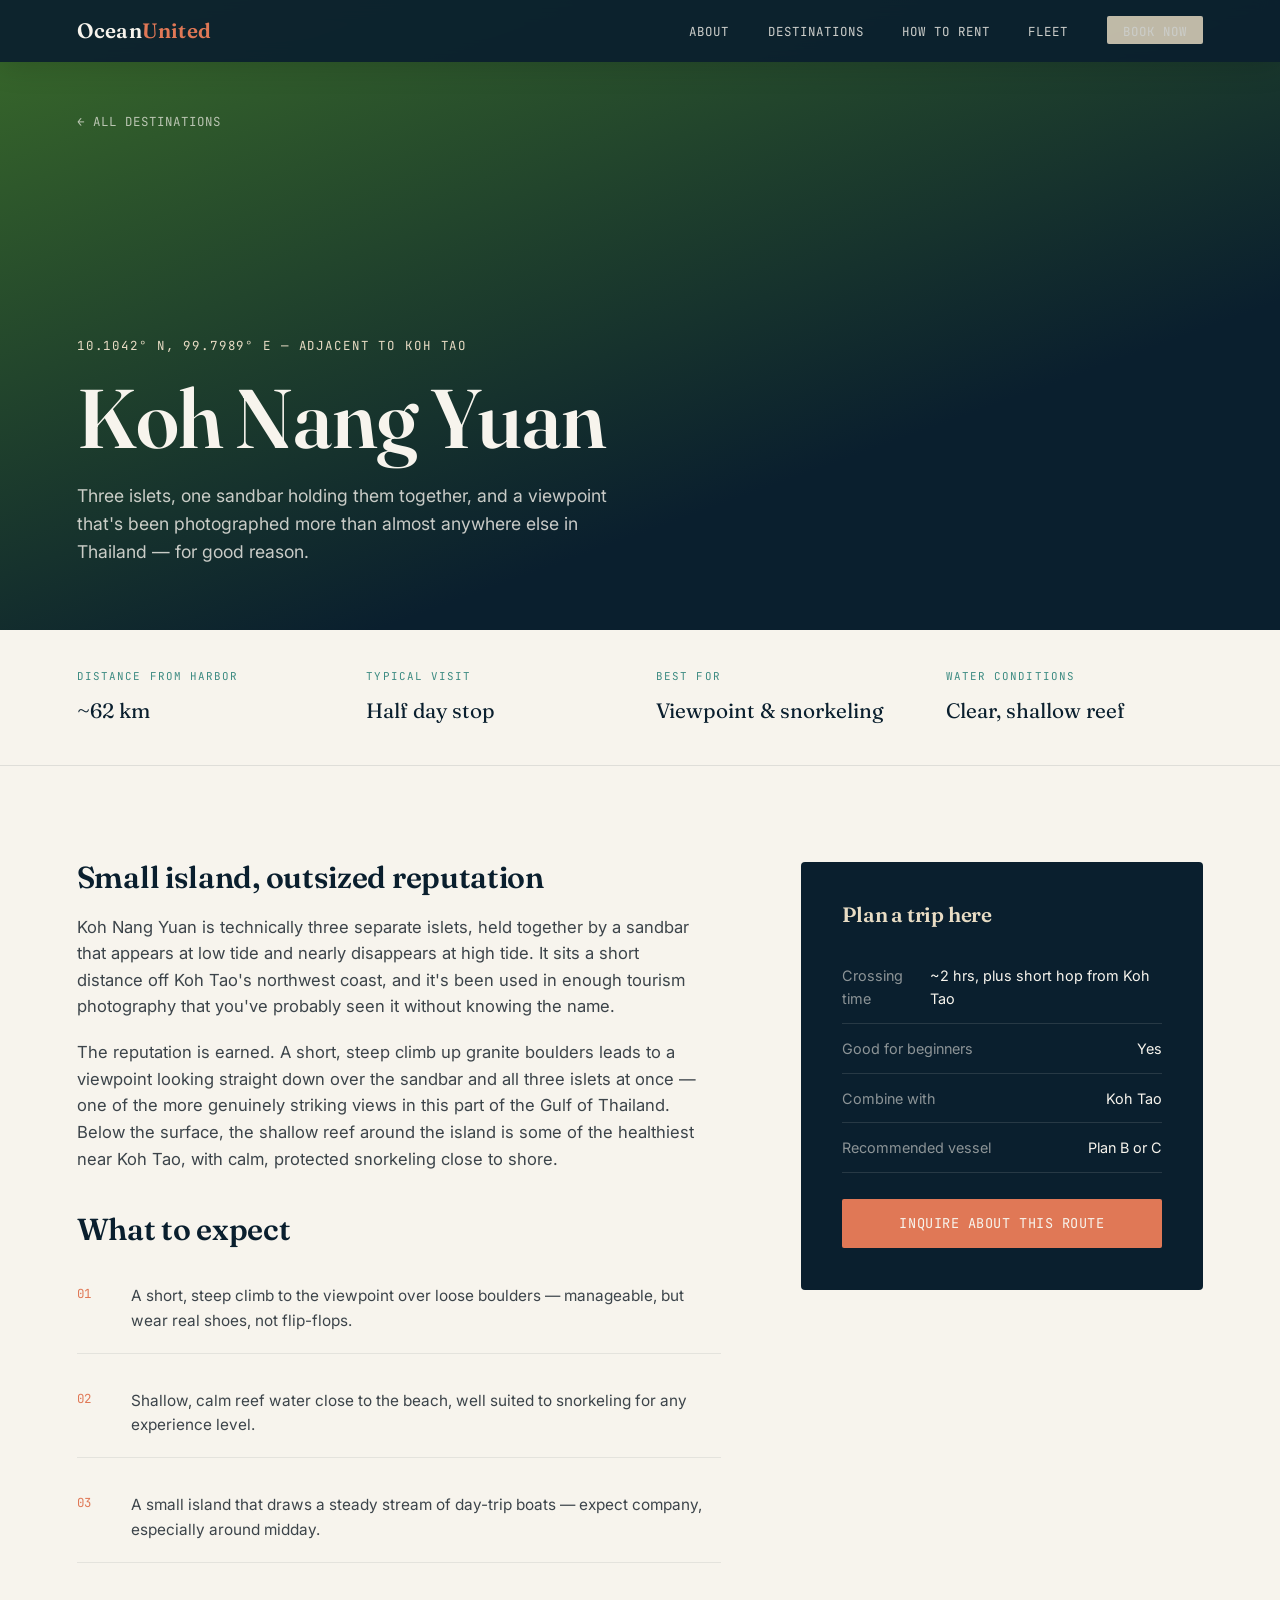
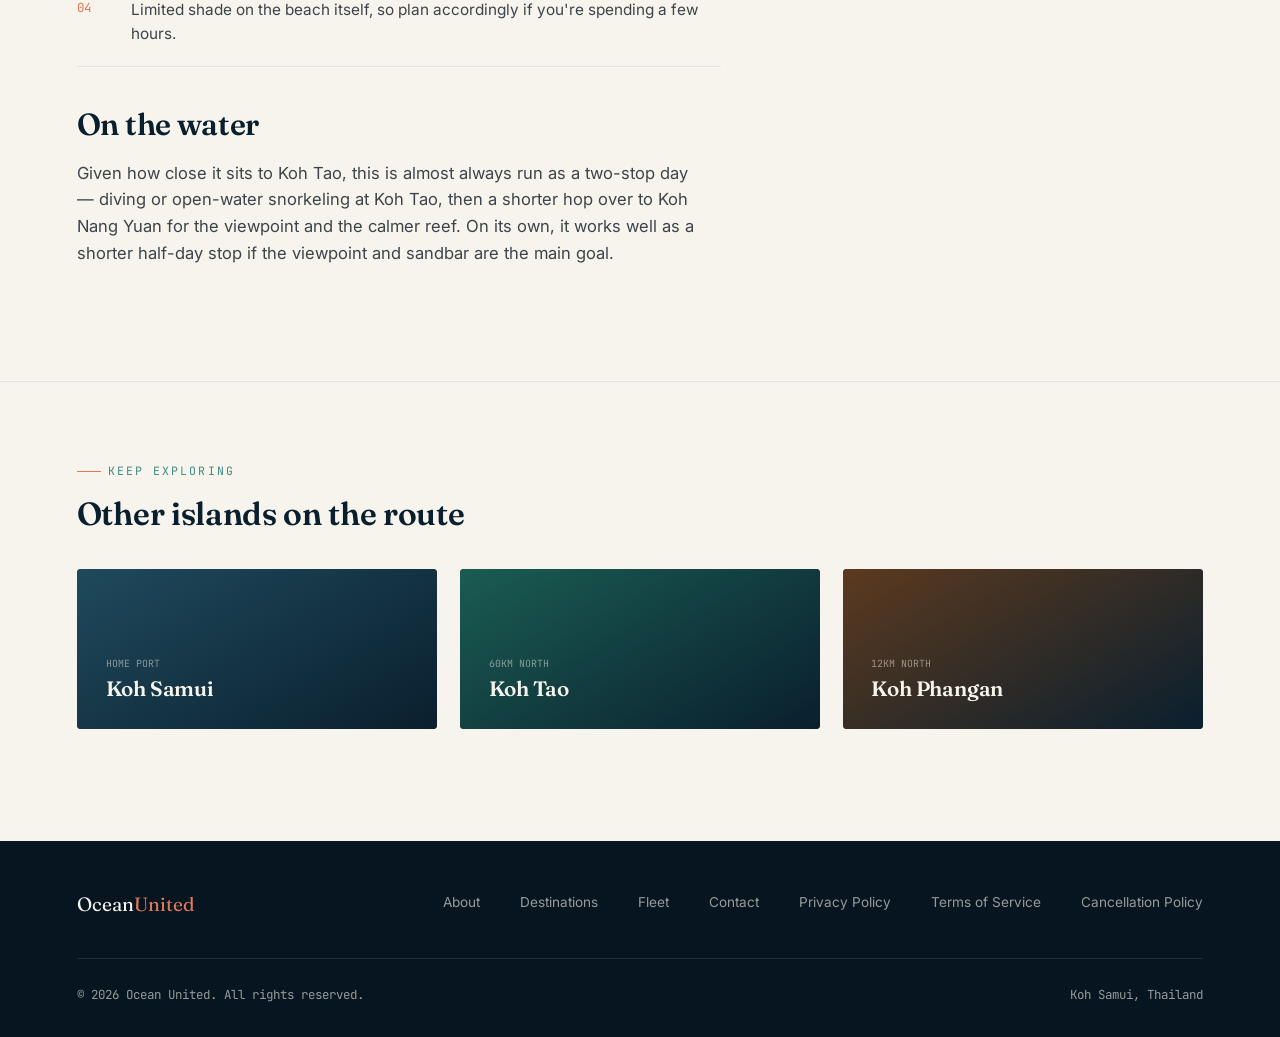
==== islands/koh-nang-yuan.html @ b19eb031 "first commit" ====
<!doctype html>
<html lang="en">
<head>
<meta charset="UTF-8">
<meta name="viewport" content="width=device-width, initial-scale=1.0">
<title>Koh Nang Yuan — Ocean United</title>
<meta name="description" content="Koh Nang Yuan, three islets joined by a sandbar near Koh Tao. What to expect on an Ocean United catamaran charter to the island.">
<link rel="preconnect" href="https://fonts.googleapis.com">
<link rel="preconnect" href="https://fonts.gstatic.com" crossorigin>
<link href="https://fonts.googleapis.com/css2?family=Fraunces:ital,wght@0,500;0,600;1,500&family=Inter:wght@400;500;600&family=JetBrains+Mono:wght@400;500&display=swap" rel="stylesheet">
<link rel="stylesheet" href="../assets/style.css">
<link rel="stylesheet" href="../assets/island.css">
</head>
<body>

<nav class="nav scrolled" id="nav">
  <a href="../index.html#top" class="nav-logo">Ocean<span>United</span></a>
  <button class="nav-toggle" id="navToggle" aria-label="Toggle menu" aria-expanded="false">
    <span></span><span></span><span></span>
  </button>
  <ul class="nav-links" id="navLinks">
    <li><a href="../index.html#about">About</a></li>
    <li><a href="../index.html#destinations">Destinations</a></li>
    <li><a href="../index.html#rent">How to Rent</a></li>
    <li><a href="../index.html#fleet">Fleet</a></li>
    <li><a href="../index.html#contact" class="nav-cta">Book Now</a></li>
  </ul>
</nav>

<header class="island-hero" style="--hero-grad: linear-gradient(160deg, #3a6b2a 0%, #0A1F2E 70%);">
  <div class="island-hero-bg"></div>
  <a href="../index.html#destinations" class="island-back">&larr; All Destinations</a>
  <div class="wrap">
    <div class="island-hero-coords">10.1042° N, 99.7989° E — Adjacent to Koh Tao</div>
    <h1>Koh Nang Yuan</h1>
    <p class="tag">Three islets, one sandbar holding them together, and a viewpoint that's been photographed more than almost anywhere else in Thailand — for good reason.</p>
  </div>
</header>

<div class="island-meta">
  <div class="wrap meta-row">
    <div class="meta-item"><div class="label">Distance from Harbor</div><div class="value">~62 km</div></div>
    <div class="meta-item"><div class="label">Typical Visit</div><div class="value">Half day stop</div></div>
    <div class="meta-item"><div class="label">Best For</div><div class="value">Viewpoint & snorkeling</div></div>
    <div class="meta-item"><div class="label">Water Conditions</div><div class="value">Clear, shallow reef</div></div>
  </div>
</div>

<section class="island-body">
  <div class="wrap island-body-grid">
    <div class="island-copy">
      <h2>Small island, outsized reputation</h2>
      <p>Koh Nang Yuan is technically three separate islets, held together by a sandbar that appears at low tide and nearly disappears at high tide. It sits a short distance off Koh Tao's northwest coast, and it's been used in enough tourism photography that you've probably seen it without knowing the name.</p>
      <p>The reputation is earned. A short, steep climb up granite boulders leads to a viewpoint looking straight down over the sandbar and all three islets at once — one of the more genuinely striking views in this part of the Gulf of Thailand. Below the surface, the shallow reef around the island is some of the healthiest near Koh Tao, with calm, protected snorkeling close to shore.</p>

      <h2>What to expect</h2>
      <div class="island-expect">
        <div class="expect-item"><span class="ix">01</span><p>A short, steep climb to the viewpoint over loose boulders — manageable, but wear real shoes, not flip-flops.</p></div>
        <div class="expect-item"><span class="ix">02</span><p>Shallow, calm reef water close to the beach, well suited to snorkeling for any experience level.</p></div>
        <div class="expect-item"><span class="ix">03</span><p>A small island that draws a steady stream of day-trip boats — expect company, especially around midday.</p></div>
        <div class="expect-item"><span class="ix">04</span><p>Limited shade on the beach itself, so plan accordingly if you're spending a few hours.</p></div>
      </div>

      <h2>On the water</h2>
      <p>Given how close it sits to Koh Tao, this is almost always run as a two-stop day — diving or open-water snorkeling at Koh Tao, then a shorter hop over to Koh Nang Yuan for the viewpoint and the calmer reef. On its own, it works well as a shorter half-day stop if the viewpoint and sandbar are the main goal.</p>
    </div>

    <aside class="island-sidebar">
      <h3>Plan a trip here</h3>
      <div class="sidebar-fact"><span>Crossing time</span><span>~2 hrs, plus short hop from Koh Tao</span></div>
      <div class="sidebar-fact"><span>Good for beginners</span><span>Yes</span></div>
      <div class="sidebar-fact"><span>Combine with</span><span>Koh Tao</span></div>
      <div class="sidebar-fact"><span>Recommended vessel</span><span>Plan B or C</span></div>
      <a href="../index.html#contact" class="btn btn-primary">Inquire About This Route</a>
    </aside>
  </div>
</section>

<section class="island-other">
  <div class="wrap">
    <div class="eyebrow">Keep Exploring</div>
    <h2 style="margin-top:1rem;font-size:2rem;color:var(--navy);">Other islands on the route</h2>
    <div class="island-other-grid">
      <a href="koh-samui.html" class="mini-card" style="--mini-grad: linear-gradient(150deg, #1f4a5c, #0A1F2E);">
        <div class="coords">HOME PORT</div>
        <h4>Koh Samui</h4>
      </a>
      <a href="koh-tao.html" class="mini-card" style="--mini-grad: linear-gradient(150deg, #1a5c52, #0A1F2E);">
        <div class="coords">60KM NORTH</div>
        <h4>Koh Tao</h4>
      </a>
      <a href="koh-phangan.html" class="mini-card" style="--mini-grad: linear-gradient(150deg, #5c3a1f, #0A1F2E);">
        <div class="coords">12KM NORTH</div>
        <h4>Koh Phangan</h4>
      </a>
    </div>
  </div>
</section>

<footer>
  <div class="wrap">
    <div class="footer-top">
      <a href="../index.html#top" class="footer-logo">Ocean<span>United</span></a>
      <ul class="footer-links">
        <li><a href="../index.html#about">About</a></li>
        <li><a href="../index.html#destinations">Destinations</a></li>
        <li><a href="../index.html#fleet">Fleet</a></li>
        <li><a href="../index.html#contact">Contact</a></li>
        <li><a href="../privacy-policy.html">Privacy Policy</a></li>
        <li><a href="../terms.html">Terms of Service</a></li>
        <li><a href="../cancellation-policy.html">Cancellation Policy</a></li>
      </ul>
    </div>
    <div class="footer-bottom">
      <span>© 2026 Ocean United. All rights reserved.</span>
      <span>Koh Samui, Thailand</span>
    </div>
  </div>
</footer>

<script>
  const toggle = document.getElementById('navToggle');
  const links = document.getElementById('navLinks');
  toggle.addEventListener('click', () => {
    const isOpen = links.classList.toggle('open');
    toggle.classList.toggle('open', isOpen);
    toggle.setAttribute('aria-expanded', isOpen);
  });
</script>

</body>
</html>
---- assets/style.css ----
/* ============================================
   OCEAN UNITED — Design Tokens
   ============================================ */
:root{
  --navy:        #0A1F2E;
  --navy-deep:   #061520;
  --sand:        #E8DCC4;
  --coral:       #E07856;
  --teal:        #3D8B82;
  --off-white:   #F7F4ED;
  --ink:         #15191B;

  --font-display: 'Fraunces', Georgia, serif;
  --font-body:    'Inter', -apple-system, BlinkMacSystemFont, sans-serif;
  --font-mono:    'JetBrains Mono', 'Courier New', monospace;

  --max-w: 1280px;
}

*{margin:0;padding:0;box-sizing:border-box;}

html{scroll-behavior:smooth;}

@media (prefers-reduced-motion: reduce){
  html{scroll-behavior:auto;}
  *{animation-duration:0.01ms !important; animation-iteration-count:1 !important; transition-duration:0.01ms !important;}
}

body{
  font-family:var(--font-body);
  background:var(--off-white);
  color:var(--ink);
  line-height:1.6;
  -webkit-font-smoothing:antialiased;
}

img{max-width:100%;display:block;}
a{color:inherit;text-decoration:none;}
ul{list-style:none;}

h1,h2,h3,h4{font-family:var(--font-display);font-weight:600;line-height:1.05;letter-spacing:-0.01em;}

.eyebrow{
  font-family:var(--font-mono);
  font-size:0.72rem;
  letter-spacing:0.18em;
  text-transform:uppercase;
  color:var(--teal);
  display:flex;
  align-items:center;
  gap:0.6em;
}
.eyebrow::before{
  content:"";
  width:24px;
  height:1px;
  background:var(--coral);
  display:inline-block;
}

.wrap{
  max-width:var(--max-w);
  margin:0 auto;
  padding:0 6vw;
}

.btn{
  display:inline-flex;
  align-items:center;
  gap:0.6em;
  font-family:var(--font-mono);
  font-size:0.85rem;
  letter-spacing:0.04em;
  text-transform:uppercase;
  padding:0.95em 1.8em;
  border-radius:2px;
  border:1px solid transparent;
  cursor:pointer;
  transition:transform 0.25s ease, background 0.25s ease, color 0.25s ease, border-color .25s ease;
}
.btn-primary{
  background:var(--coral);
  color:var(--off-white);
}
.btn-primary:hover{transform:translateY(-2px);background:#c96545;}
.btn-ghost{
  background:transparent;
  border-color:rgba(247,244,237,0.4);
  color:var(--off-white);
}
.btn-ghost:hover{border-color:var(--off-white);transform:translateY(-2px);}
.btn-dark{
  background:var(--navy);
  color:var(--off-white);
}
.btn-dark:hover{background:var(--navy-deep);transform:translateY(-2px);}

:focus-visible{
  outline:2px solid var(--coral);
  outline-offset:3px;
}

/* ============== NAV ============== */
.nav{
  position:fixed;
  top:0;left:0;right:0;
  z-index:100;
  padding:1.4rem 6vw;
  display:flex;
  align-items:center;
  justify-content:space-between;
  transition:background 0.4s ease, padding 0.4s ease, box-shadow .4s ease;
}
.nav.scrolled{
  background:rgba(10,31,46,0.92);
  backdrop-filter:blur(10px);
  padding:0.9rem 6vw;
  box-shadow:0 4px 30px rgba(0,0,0,0.15);
}
.nav-logo{
  font-family:var(--font-display);
  font-size:1.3rem;
  color:var(--off-white);
  letter-spacing:0.01em;
  font-weight:600;
}
.nav-logo span{color:var(--coral);}
.nav-links{
  display:flex;
  gap:2.4rem;
  align-items:center;
}
.nav-links a{
  font-family:var(--font-mono);
  font-size:0.78rem;
  letter-spacing:0.08em;
  text-transform:uppercase;
  color:var(--off-white);
  opacity:0.82;
  position:relative;
  padding-bottom:4px;
}
.nav-links a::after{
  content:"";
  position:absolute;
  left:0;bottom:0;
  width:0;height:1px;
  background:var(--coral);
  transition:width 0.3s ease;
}
.nav-links a:hover{opacity:1;}
.nav-links a:hover::after{width:100%;}
.nav-cta{
  font-family:var(--font-mono);
  font-size:0.78rem;
  letter-spacing:0.08em;
  text-transform:uppercase;
  color:var(--navy);
  background:var(--sand);
  padding:0.6em 1.3em;
  border-radius:2px;
  transition:background .25s ease, transform .25s ease;
}
.nav-cta:hover{background:var(--off-white);transform:translateY(-1px);}
.nav-toggle{display:none;}

/* ============== HERO ============== */
.hero{
  position:relative;
  min-height:100svh;
  display:flex;
  flex-direction:column;
  justify-content:flex-end;
  background:linear-gradient(180deg, rgba(6,21,32,0.35) 0%, rgba(6,21,32,0.55) 55%, var(--navy-deep) 100%),
             url('data:image/svg+xml,<svg xmlns="http://www.w3.org/2000/svg" width="1600" height="1000"><defs><linearGradient id="g" x1="0" y1="0" x2="0" y2="1"><stop offset="0%" stop-color="%23274a5c"/><stop offset="55%" stop-color="%231a3849"/><stop offset="100%" stop-color="%230A1F2E"/></linearGradient></defs><rect width="1600" height="1000" fill="url(%23g)"/></svg>');
  background-size:cover;
  background-position:center;
  color:var(--off-white);
  overflow:hidden;
}
.hero-media-note{
  position:absolute;
  inset:0;
  display:flex;
  align-items:center;
  justify-content:center;
  z-index:0;
}
.hero-media-note span{
  font-family:var(--font-mono);
  font-size:0.7rem;
  letter-spacing:0.15em;
  text-transform:uppercase;
  color:rgba(247,244,237,0.18);
}
.hero-horizon{
  position:absolute;
  left:0;right:0;
  bottom:38%;
  height:1px;
  background:linear-gradient(90deg, transparent, rgba(247,244,237,0.35), transparent);
  z-index:1;
}
.hero-content{
  position:relative;
  z-index:2;
  padding:0 6vw 5rem;
  max-width:var(--max-w);
  margin:0 auto;
  width:100%;
}
.hero-eyebrow{
  font-family:var(--font-mono);
  font-size:0.78rem;
  letter-spacing:0.2em;
  text-transform:uppercase;
  color:var(--sand);
  margin-bottom:1.4rem;
  opacity:0;
  animation:riseIn 0.9s ease 0.2s forwards;
}
.hero h1{
  font-size:clamp(3rem, 8vw, 6.4rem);
  color:var(--off-white);
  margin-bottom:1.6rem;
  max-width:18ch;
  opacity:0;
  animation:riseIn 1s ease 0.4s forwards;
}
.hero h1 em{
  font-style:italic;
  color:var(--coral);
}
.hero-sub{
  font-size:1.15rem;
  max-width:46ch;
  color:rgba(247,244,237,0.82);
  margin-bottom:2.6rem;
  opacity:0;
  animation:riseIn 1s ease 0.6s forwards;
}
.hero-actions{
  display:flex;
  gap:1rem;
  flex-wrap:wrap;
  opacity:0;
  animation:riseIn 1s ease 0.8s forwards;
}
.hero-coords{
  position:absolute;
  bottom:2.2rem;
  right:6vw;
  z-index:2;
  font-family:var(--font-mono);
  font-size:0.72rem;
  letter-spacing:0.08em;
  color:rgba(247,244,237,0.5);
  text-align:right;
  display:none;
}
@keyframes riseIn{
  from{opacity:0;transform:translateY(18px);}
  to{opacity:1;transform:translateY(0);}
}

/* ============== SECTION SCAFFOLDING ============== */
section{padding:8rem 0;}
.section-head{
  max-width:640px;
  margin-bottom:4rem;
}
.section-head h2{
  font-size:clamp(2.2rem, 4vw, 3.2rem);
  margin-top:1rem;
  color:var(--navy);
}
.section-head p{
  margin-top:1.2rem;
  font-size:1.05rem;
  color:#4a5258;
  max-width:54ch;
}
.dark{background:var(--navy);color:var(--off-white);}
.dark .section-head h2{color:var(--off-white);}
.dark .section-head p{color:rgba(247,244,237,0.7);}

/* ============== ABOUT ============== */
.about{background:var(--off-white);}
.about-grid{
  display:grid;
  grid-template-columns:1fr 1fr;
  gap:5rem;
  align-items:start;
}
.about-body p{
  font-size:1.05rem;
  color:#3c444a;
  margin-bottom:1.3rem;
  max-width:50ch;
}
.about-stats{
  display:grid;
  grid-template-columns:1fr 1fr;
  gap:2.4rem;
  border-top:1px solid rgba(10,31,46,0.12);
  padding-top:2.4rem;
}
.about-stat .num{
  font-family:var(--font-display);
  font-size:2.6rem;
  color:var(--coral);
  font-weight:600;
}
.about-stat .label{
  font-family:var(--font-mono);
  font-size:0.72rem;
  letter-spacing:0.1em;
  text-transform:uppercase;
  color:#6b7378;
  margin-top:0.3rem;
}
.about-panel{
  background:var(--navy);
  color:var(--off-white);
  padding:3rem;
  border-radius:4px;
  position:relative;
}
.about-panel::before{
  content:"";
  position:absolute;
  top:0;left:0;
  width:100%;
  height:3px;
  background:linear-gradient(90deg, var(--coral), var(--teal));
}
.about-panel h3{
  font-size:1.5rem;
  margin-bottom:1.4rem;
  color:var(--sand);
}
.about-list{display:flex;flex-direction:column;gap:1.3rem;}
.about-list li{
  display:flex;
  gap:1rem;
  font-size:0.95rem;
  color:rgba(247,244,237,0.85);
  align-items:flex-start;
}
.about-list li::before{
  content:"";
  min-width:6px;height:6px;
  border-radius:50%;
  background:var(--coral);
  margin-top:0.5em;
}

/* ============== DESTINATIONS ============== */
.destinations{background:var(--off-white);}
.island-grid{
  display:grid;
  grid-template-columns:repeat(2, 1fr);
  gap:1.5rem;
}
.island-card{
  position:relative;
  background:var(--navy);
  border-radius:4px;
  overflow:hidden;
  min-height:380px;
  display:flex;
  flex-direction:column;
  justify-content:flex-end;
  padding:2.2rem;
  isolation:isolate;
  transition:transform 0.4s ease;
}
.island-card:hover{transform:translateY(-6px);}
.island-card::before{
  content:"";
  position:absolute;inset:0;
  background:var(--island-grad, linear-gradient(150deg,#1a3849,#0A1F2E));
  z-index:-2;
}
.island-card::after{
  content:"";
  position:absolute;inset:0;
  background:linear-gradient(180deg, rgba(6,21,32,0) 30%, rgba(6,21,32,0.88) 100%);
  z-index:-1;
}
.island-card .coords{
  font-family:var(--font-mono);
  font-size:0.68rem;
  letter-spacing:0.08em;
  color:rgba(247,244,237,0.55);
  margin-bottom:0.8rem;
}
.island-card h3{
  font-size:1.9rem;
  color:var(--off-white);
  margin-bottom:0.5rem;
}
.island-card p{
  font-size:0.92rem;
  color:rgba(247,244,237,0.75);
  margin-bottom:1.2rem;
  max-width:34ch;
}
.island-card .go{
  font-family:var(--font-mono);
  font-size:0.72rem;
  letter-spacing:0.1em;
  text-transform:uppercase;
  color:var(--coral);
  display:inline-flex;
  align-items:center;
  gap:0.5em;
}
.island-card .go svg{transition:transform 0.3s ease;}
.island-card:hover .go svg{transform:translateX(4px);}

/* ============== HOW TO RENT ============== */
.process{background:var(--navy);color:var(--off-white);}
.process-rail{
  display:grid;
  grid-template-columns:repeat(3, 1fr);
  gap:0;
  position:relative;
  margin-top:1rem;
}
.process-rail::before{
  content:"";
  position:absolute;
  top:2.1rem;
  left:8%;right:8%;
  height:1px;
  background:repeating-linear-gradient(90deg, rgba(247,244,237,0.25) 0 8px, transparent 8px 16px);
}
.process-step{
  position:relative;
  padding-right:2rem;
}
.process-mark{
  width:1.1rem;height:1.1rem;
  border-radius:50%;
  background:var(--navy);
  border:2px solid var(--coral);
  margin-bottom:1.6rem;
  position:relative;
  z-index:1;
}
.process-step h4{
  font-size:1.3rem;
  color:var(--sand);
  margin-bottom:0.8rem;
}
.process-step p{
  font-size:0.95rem;
  color:rgba(247,244,237,0.7);
  max-width:32ch;
}
.process-tag{
  font-family:var(--font-mono);
  font-size:0.68rem;
  letter-spacing:0.1em;
  text-transform:uppercase;
  color:var(--teal);
  margin-bottom:0.6rem;
  display:block;
}

/* ============== FLEET / PLANS ============== */
.fleet{background:var(--off-white);}
.fleet-grid{
  display:grid;
  grid-template-columns:repeat(3, 1fr);
  gap:1.5rem;
}
.plan-card{
  border:1px solid rgba(10,31,46,0.14);
  border-radius:4px;
  padding:2.4rem 2rem;
  display:flex;
  flex-direction:column;
  position:relative;
  background:var(--off-white);
  transition:border-color 0.3s ease, box-shadow 0.3s ease;
}
.plan-card:hover{
  border-color:var(--coral);
  box-shadow:0 18px 40px rgba(10,31,46,0.08);
}
.plan-card.featured{
  background:var(--navy);
  color:var(--off-white);
  border-color:var(--navy);
}
.plan-id{
  font-family:var(--font-mono);
  font-size:0.7rem;
  letter-spacing:0.12em;
  text-transform:uppercase;
  color:var(--coral);
  margin-bottom:1.2rem;
}
.plan-card.featured .plan-id{color:var(--sand);}
.plan-card h3{
  font-size:2rem;
  margin-bottom:0.4rem;
}
.plan-tagline{
  font-size:0.9rem;
  color:#6b7378;
  margin-bottom:1.8rem;
}
.plan-card.featured .plan-tagline{color:rgba(247,244,237,0.65);}
.plan-specs{
  display:flex;
  flex-direction:column;
  gap:0.9rem;
  margin-bottom:2rem;
  padding-bottom:2rem;
  border-bottom:1px solid rgba(10,31,46,0.1);
  flex-grow:1;
}
.plan-card.featured .plan-specs{border-color:rgba(247,244,237,0.18);}
.plan-specs li{
  display:flex;
  justify-content:space-between;
  font-size:0.88rem;
  color:#3c444a;
}
.plan-card.featured .plan-specs li{color:rgba(247,244,237,0.85);}
.plan-specs li span:first-child{color:#6b7378;}
.plan-card.featured .plan-specs li span:first-child{color:rgba(247,244,237,0.5);}
.plan-price{
  font-family:var(--font-mono);
  font-size:0.78rem;
  letter-spacing:0.04em;
  color:#6b7378;
  margin-bottom:1.4rem;
}
.plan-card.featured .plan-price{color:rgba(247,244,237,0.6);}
.plan-price strong{
  font-family:var(--font-display);
  font-size:1.6rem;
  color:var(--navy);
  display:block;
  margin-bottom:0.2rem;
}
.plan-card.featured .plan-price strong{color:var(--off-white);}

/* ============== CONTACT ============== */
.contact{background:var(--navy);color:var(--off-white);}
.contact-grid{
  display:grid;
  grid-template-columns:1fr 1fr;
  gap:5rem;
}
.contact-form{display:flex;flex-direction:column;gap:1.2rem;}
.field{display:flex;flex-direction:column;gap:0.5rem;}
.field label{
  font-family:var(--font-mono);
  font-size:0.7rem;
  letter-spacing:0.1em;
  text-transform:uppercase;
  color:rgba(247,244,237,0.6);
}
.field input, .field textarea, .field select{
  background:rgba(247,244,237,0.06);
  border:1px solid rgba(247,244,237,0.2);
  border-radius:2px;
  padding:0.9em 1em;
  color:var(--off-white);
  font-family:var(--font-body);
  font-size:0.95rem;
}
.field input:focus, .field textarea:focus, .field select:focus{
  outline:none;
  border-color:var(--coral);
  background:rgba(247,244,237,0.1);
}
.field textarea{resize:vertical;min-height:110px;}
.contact-info{display:flex;flex-direction:column;gap:2.2rem;}
.contact-block .label{
  font-family:var(--font-mono);
  font-size:0.7rem;
  letter-spacing:0.1em;
  text-transform:uppercase;
  color:var(--teal);
  margin-bottom:0.6rem;
}
.contact-block .value{
  font-size:1.15rem;
  color:var(--off-white);
}
.contact-block .sub{
  font-size:0.88rem;
  color:rgba(247,244,237,0.55);
  margin-top:0.3rem;
}

/* ============== FOOTER ============== */
footer{
  background:var(--navy-deep);
  color:rgba(247,244,237,0.6);
  padding:3rem 0 2rem;
}
.footer-top{
  display:flex;
  justify-content:space-between;
  align-items:flex-start;
  padding-bottom:2.4rem;
  border-bottom:1px solid rgba(247,244,237,0.1);
  flex-wrap:wrap;
  gap:2rem;
}
.footer-logo{
  font-family:var(--font-display);
  font-size:1.2rem;
  color:var(--off-white);
}
.footer-logo span{color:var(--coral);}
.footer-links{
  display:flex;
  gap:2.5rem;
  flex-wrap:wrap;
}
.footer-links a{
  font-size:0.85rem;
  color:rgba(247,244,237,0.6);
  transition:color .25s ease;
}
.footer-links a:hover{color:var(--off-white);}
.footer-bottom{
  display:flex;
  justify-content:space-between;
  padding-top:1.6rem;
  font-size:0.78rem;
  font-family:var(--font-mono);
  flex-wrap:wrap;
  gap:1rem;
}

/* ============== RESPONSIVE ============== */
@media (min-width: 900px){
  .hero-coords{display:block;}
}

@media (max-width: 900px){
  .nav-links{
    position:fixed;
    top:0;right:0;
    height:100vh;
    width:min(78vw, 320px);
    background:var(--navy);
    flex-direction:column;
    justify-content:center;
    align-items:flex-start;
    padding:2rem 2.4rem;
    gap:2rem;
    transform:translateX(100%);
    transition:transform 0.4s ease;
  }
  .nav-links.open{transform:translateX(0);}
  .nav-cta{order:3;}
  .nav-toggle{
    display:flex;
    flex-direction:column;
    gap:5px;
    background:none;
    border:none;
    cursor:pointer;
    z-index:101;
    padding:0.4rem;
  }
  .nav-toggle span{
    width:22px;height:2px;
    background:var(--off-white);
    transition:transform .3s ease, opacity .3s ease;
  }
  .nav-toggle.open span:nth-child(1){transform:translateY(7px) rotate(45deg);}
  .nav-toggle.open span:nth-child(2){opacity:0;}
  .nav-toggle.open span:nth-child(3){transform:translateY(-7px) rotate(-45deg);}

  .about-grid, .contact-grid{grid-template-columns:1fr;gap:3rem;}
  .island-grid{grid-template-columns:1fr;}
  .process-rail{grid-template-columns:1fr;gap:2.5rem;}
  .process-rail::before{display:none;}
  .fleet-grid{grid-template-columns:1fr;}
  .footer-top, .footer-bottom{flex-direction:column;}
  section{padding:5.5rem 0;}
  .wrap{padding:0 7vw;}
}
---- assets/island.css ----
/* ============== ISLAND DETAIL PAGES ============== */
.island-hero{
  position:relative;
  min-height:70vh;
  display:flex;
  flex-direction:column;
  justify-content:flex-end;
  padding:0 0 4rem;
  color:var(--off-white);
  overflow:hidden;
}
.island-hero-bg{
  position:absolute;inset:0;
  background:var(--hero-grad);
  z-index:-1;
}
.island-hero .wrap{width:100%;}
.island-back{
  position:absolute;
  top:7rem;
  left:6vw;
  font-family:var(--font-mono);
  font-size:0.78rem;
  letter-spacing:0.08em;
  text-transform:uppercase;
  color:rgba(247,244,237,0.7);
  display:inline-flex;
  align-items:center;
  gap:0.5em;
  transition:color .25s ease;
}
.island-back:hover{color:var(--off-white);}
.island-hero-coords{
  font-family:var(--font-mono);
  font-size:0.78rem;
  letter-spacing:0.15em;
  color:var(--sand);
  margin-bottom:1.2rem;
  text-transform:uppercase;
}
.island-hero h1{
  font-size:clamp(2.8rem, 7vw, 5.2rem);
  margin-bottom:1.2rem;
}
.island-hero .tag{
  font-size:1.1rem;
  color:rgba(247,244,237,0.8);
  max-width:50ch;
}

.island-meta{
  background:var(--off-white);
  border-bottom:1px solid rgba(10,31,46,0.1);
  padding:2.4rem 0;
}
.meta-row{
  display:grid;
  grid-template-columns:repeat(4, 1fr);
  gap:2rem;
}
.meta-item .label{
  font-family:var(--font-mono);
  font-size:0.68rem;
  letter-spacing:0.1em;
  text-transform:uppercase;
  color:var(--teal);
  margin-bottom:0.5rem;
}
.meta-item .value{
  font-family:var(--font-display);
  font-size:1.3rem;
  color:var(--navy);
}

.island-body{padding:6rem 0;}
.island-body-grid{
  display:grid;
  grid-template-columns:1.6fr 1fr;
  gap:5rem;
}
.island-copy h2{
  font-size:1.9rem;
  color:var(--navy);
  margin:2.6rem 0 1.2rem;
}
.island-copy h2:first-child{margin-top:0;}
.island-copy p{
  font-size:1.04rem;
  color:#3c444a;
  margin-bottom:1.2rem;
  max-width:62ch;
}
.island-expect{
  display:flex;
  flex-direction:column;
  gap:1rem;
  margin-top:1rem;
}
.expect-item{
  display:flex;
  gap:1rem;
  padding:1.2rem 0;
  border-bottom:1px solid rgba(10,31,46,0.08);
}
.expect-item .ix{
  font-family:var(--font-mono);
  font-size:0.78rem;
  color:var(--coral);
  min-width:2.4rem;
}
.expect-item p{margin:0;font-size:0.96rem;color:#3c444a;}

.island-sidebar{
  position:sticky;
  top:7rem;
  align-self:start;
  background:var(--navy);
  color:var(--off-white);
  padding:2.6rem;
  border-radius:4px;
  height:fit-content;
}
.island-sidebar h3{
  font-size:1.3rem;
  color:var(--sand);
  margin-bottom:1.6rem;
}
.island-sidebar .btn{width:100%;justify-content:center;margin-top:1.6rem;}
.sidebar-fact{
  display:flex;
  justify-content:space-between;
  padding:0.8rem 0;
  border-bottom:1px solid rgba(247,244,237,0.12);
  font-size:0.9rem;
}
.sidebar-fact span:first-child{color:rgba(247,244,237,0.55);}

.island-other{
  background:var(--off-white);
  padding:5rem 0 7rem;
  border-top:1px solid rgba(10,31,46,0.08);
}
.island-other-grid{
  display:grid;
  grid-template-columns:repeat(3, 1fr);
  gap:1.4rem;
  margin-top:2.4rem;
}
.mini-card{
  background:var(--navy);
  border-radius:4px;
  padding:1.8rem;
  color:var(--off-white);
  position:relative;
  overflow:hidden;
  isolation:isolate;
  min-height:160px;
  display:flex;
  flex-direction:column;
  justify-content:flex-end;
}
.mini-card::before{
  content:"";
  position:absolute;inset:0;
  background:var(--mini-grad, linear-gradient(150deg,#1a3849,#0A1F2E));
  z-index:-1;
}
.mini-card .coords{
  font-family:var(--font-mono);
  font-size:0.62rem;
  color:rgba(247,244,237,0.5);
  margin-bottom:0.4rem;
}
.mini-card h4{font-size:1.3rem;}

@media (max-width: 900px){
  .meta-row{grid-template-columns:1fr 1fr;row-gap:1.6rem;}
  .island-body-grid{grid-template-columns:1fr;gap:3rem;}
  .island-sidebar{position:static;}
  .island-other-grid{grid-template-columns:1fr;}
  .island-back{top:6.5rem;}
}
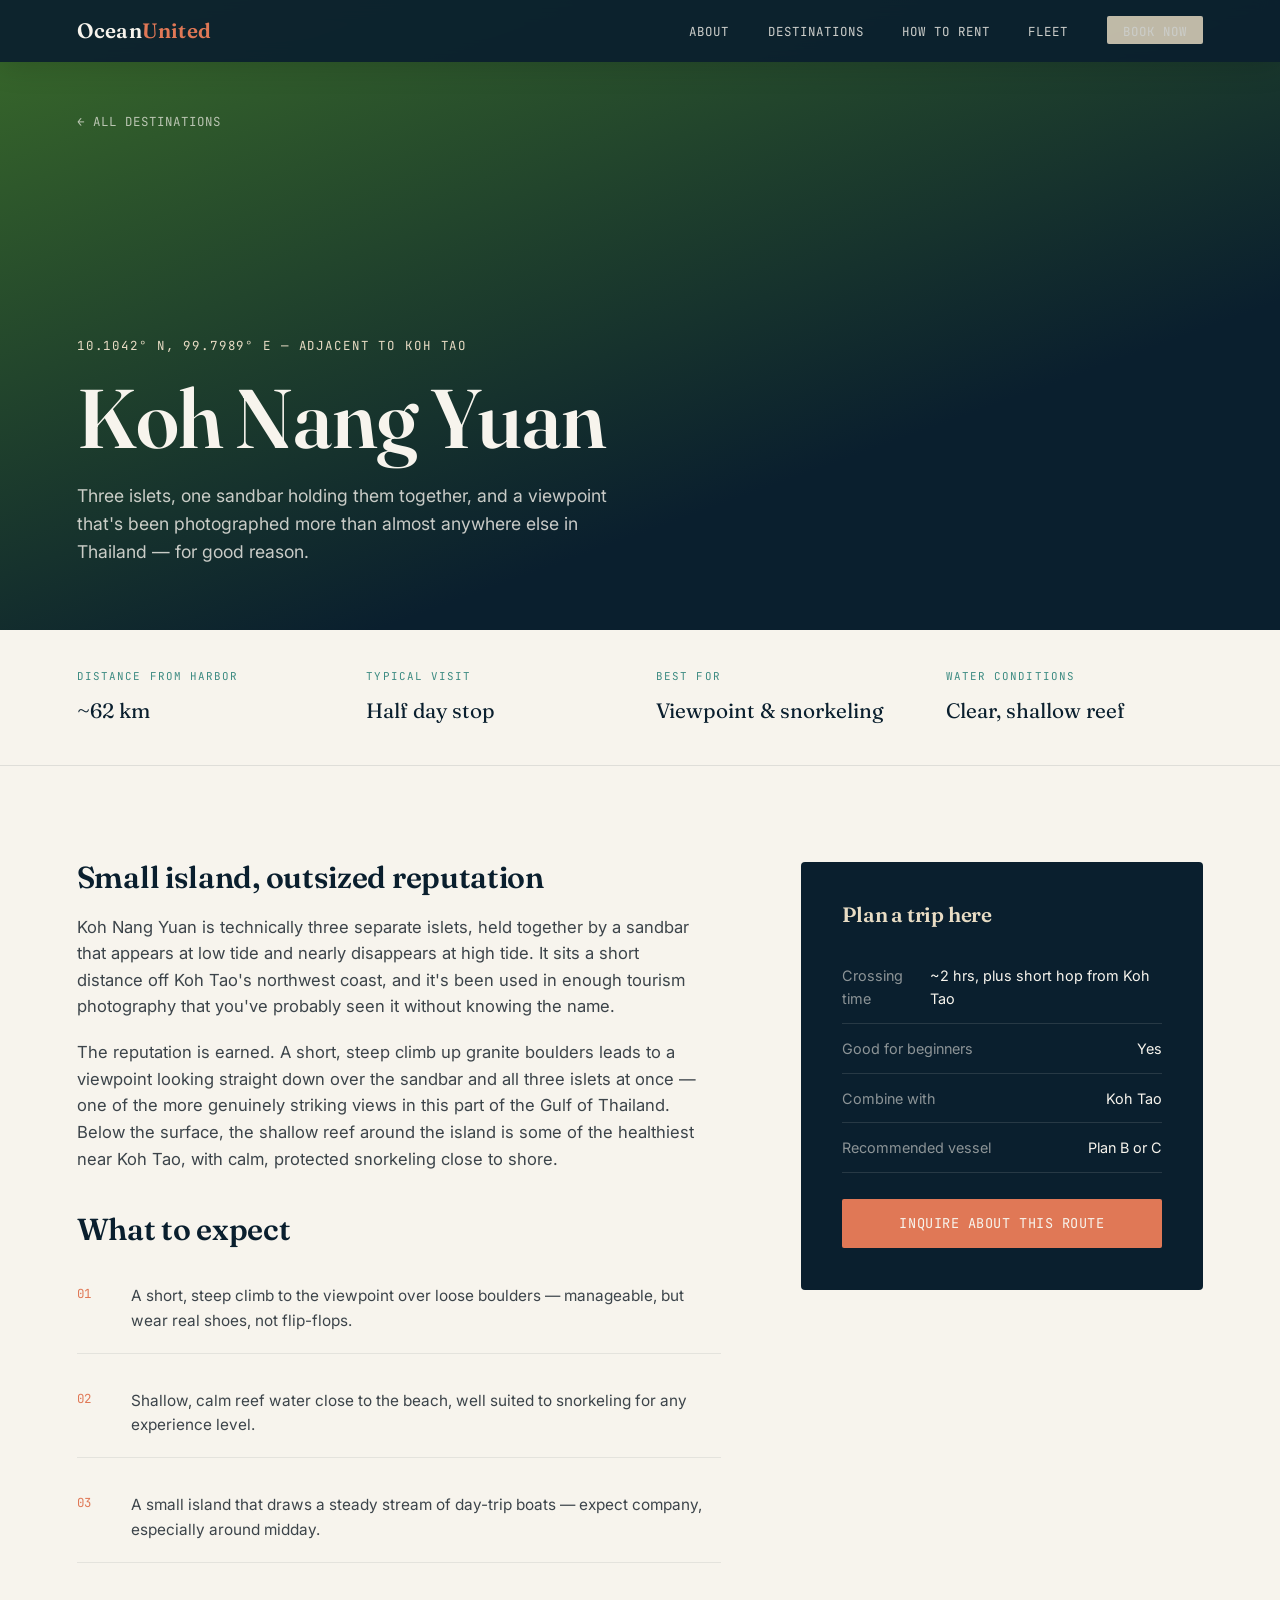
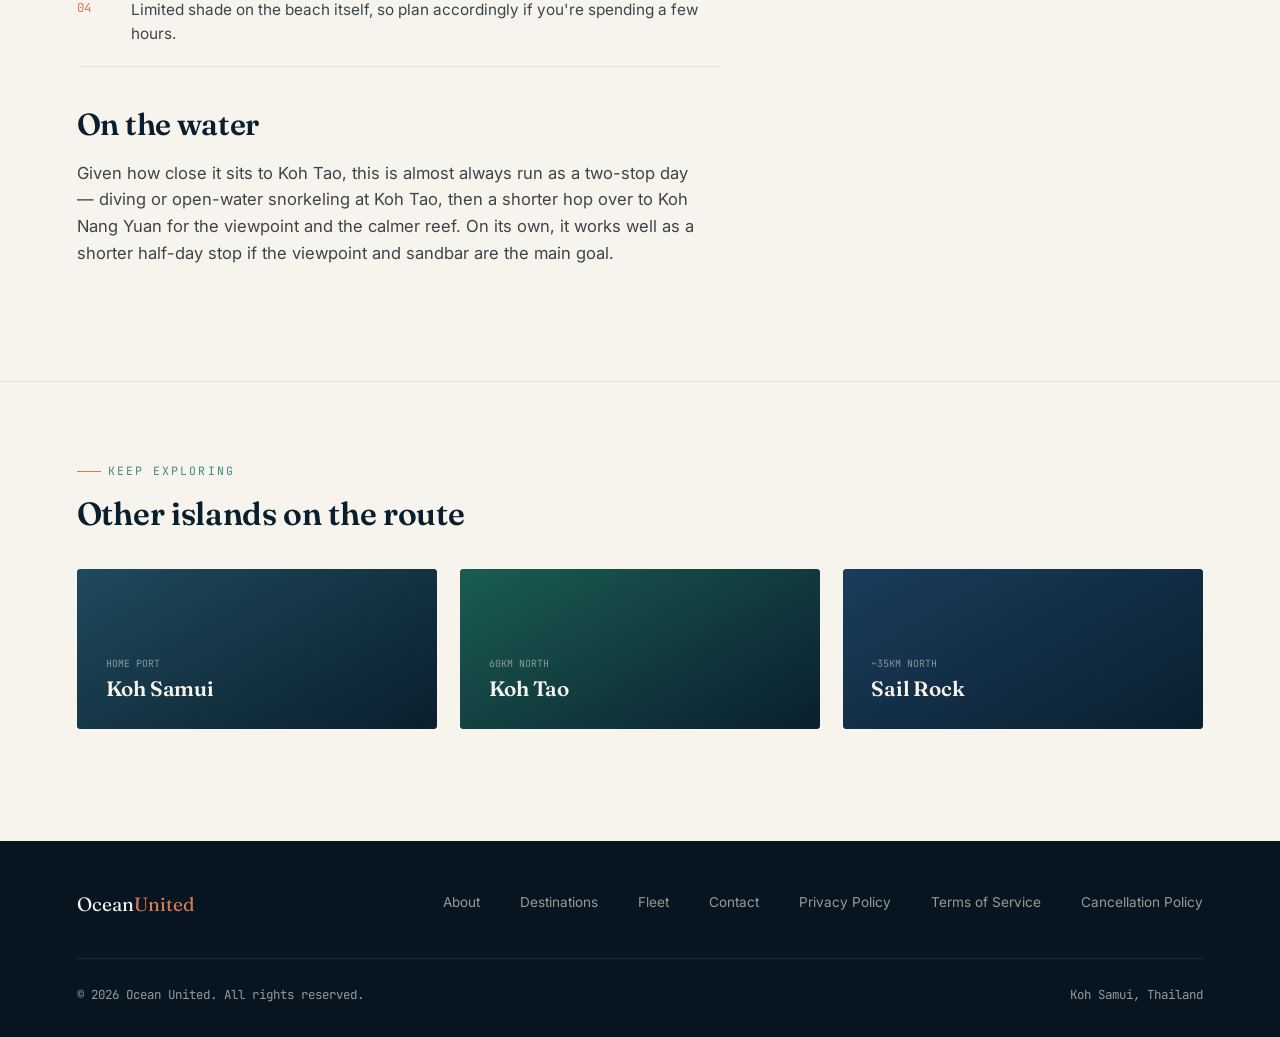
==== commit 58ecd7b5: "*whatever*" ====
--- a/islands/koh-nang-yuan.html
+++ b/islands/koh-nang-yuan.html
@@ -89,9 +89,9 @@
         <div class="coords">60KM NORTH</div>
         <h4>Koh Tao</h4>
       </a>
-      <a href="koh-phangan.html" class="mini-card" style="--mini-grad: linear-gradient(150deg, #5c3a1f, #0A1F2E);">
-        <div class="coords">12KM NORTH</div>
-        <h4>Koh Phangan</h4>
+      <a href="sail-rock.html" class="mini-card" style="--mini-grad: linear-gradient(150deg, #1a3d5c, #0A1F2E);">
+        <div class="coords">~35KM NORTH</div>
+        <h4>Sail Rock</h4>
       </a>
     </div>
   </div>
